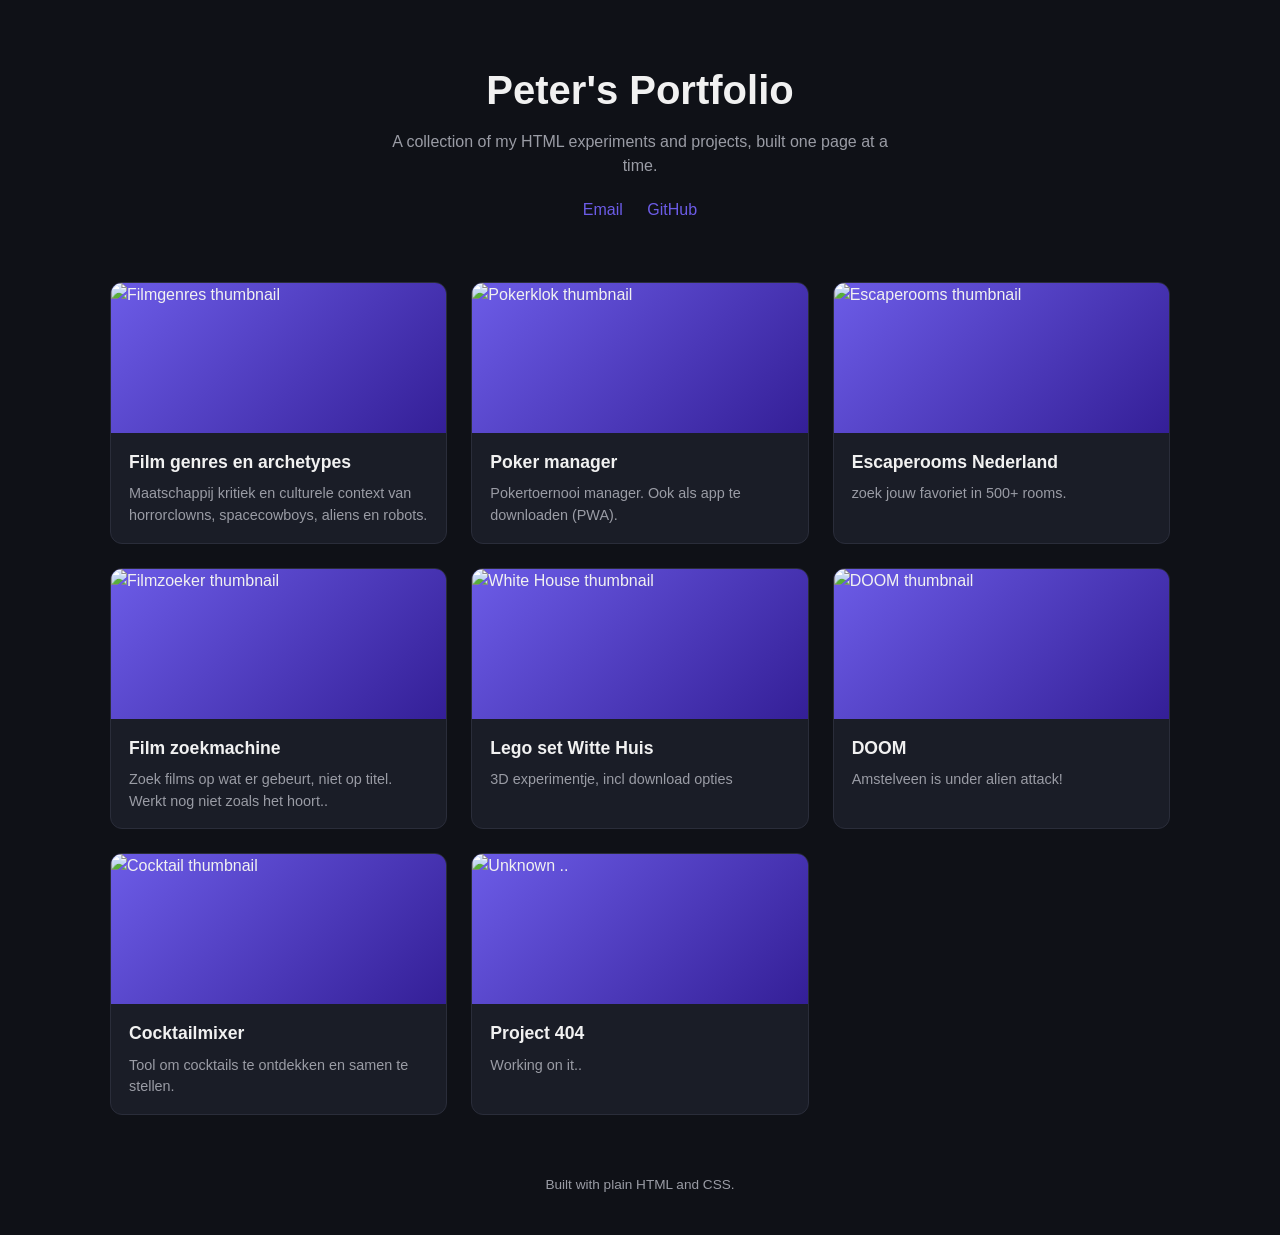
==== index.html @ 91e54e5e "Update index.html" ====
<!DOCTYPE html>
<html lang="en">
<head>
<meta charset="UTF-8">
<meta name="viewport" content="width=device-width, initial-scale=1.0">
<title>Peter's Portfolio</title>
<style>
  :root {
    --bg: #0f1117;
    --card-bg: #1a1d27;
    --accent: #6c5ce7;
    --text: #f1f1f1;
    --muted: #9a9ca5;
  }
  * { box-sizing: border-box; margin: 0; padding: 0; }
  body {
    background: var(--bg);
    color: var(--text);
    font-family: 'Segoe UI', Arial, sans-serif;
    line-height: 1.5;
  }
  header {
    text-align: center;
    padding: 60px 20px 40px;
  }
  header h1 {
    font-size: 2.5rem;
    margin-bottom: 10px;
  }
  header p {
    color: var(--muted);
    max-width: 500px;
    margin: 0 auto;
  }
  .contact {
    margin-top: 20px;
  }
  .contact a {
    color: var(--accent);
    text-decoration: none;
    margin: 0 10px;
  }
  .contact a:hover {
    text-decoration: underline;
  }
  main {
    max-width: 1100px;
    margin: 0 auto;
    padding: 20px;
  }
  .grid {
    display: grid;
    grid-template-columns: repeat(auto-fill, minmax(260px, 1fr));
    gap: 24px;
  }
  .card {
    background: var(--card-bg);
    border-radius: 12px;
    overflow: hidden;
    text-decoration: none;
    color: var(--text);
    display: block;
    transition: transform 0.2s ease, box-shadow 0.2s ease;
    border: 1px solid #2a2d3a;
  }
  .card:hover {
    transform: translateY(-6px);
    box-shadow: 0 10px 25px rgba(0,0,0,0.4);
  }
  .card-thumb {
    height: 150px;
    width: 100%;
    object-fit: cover;
    display: block;
    background: linear-gradient(135deg, var(--accent), #341f97);
  }
  .card-body {
    padding: 16px 18px;
  }
  .card-body h3 {
    margin-bottom: 8px;
    font-size: 1.1rem;
  }
  .card-body p {
    color: var(--muted);
    font-size: 0.9rem;
  }
  footer {
    text-align: center;
    padding: 40px 20px;
    color: var(--muted);
    font-size: 0.85rem;
  }
</style>
</head>
<body>

<header>
  <h1>Peter's Portfolio</h1>
  <p>A collection of my HTML experiments and projects, built one page at a time.</p>
  <div class="contact">
    <a href="mailto:you@example.com">Email</a>
    <a href="https://github.com/yourusername" target="_blank">GitHub</a>
  </div>
</header>

<main>
  <div class="grid">

    <a class="card" href="https://pvtwuyver.github.io/filmgenres/">
      <img class="card-thumb" src="https://s.wordpress.com/mshots/v1/https%3A%2F%2Fpvtwuyver.github.io%2Ffilmgenres%2F" alt="Filmgenres thumbnail">
      <div class="card-body">
        <h3>Film genres en archetypes</h3>
        <p>Maatschappij kritiek en culturele context van horrorclowns, spacecowboys, aliens en robots.</p>
      </div>
    </a>

    <a class="card" href="https://pvtwuyver.github.io/pokerklok2026/">
      <img class="card-thumb" src="https://s.wordpress.com/mshots/v1/https%3A%2F%2Fpvtwuyver.github.io%2Fpokerklok2026%2F" alt="Pokerklok thumbnail">
      <div class="card-body">
        <h3>Poker manager</h3>
        <p>Pokertoernooi manager. Ook als app te downloaden (PWA).</p>
      </div>
    </a>

    <a class="card" href=https://pvtwuyver.github.io/escape/">
      <img class="card-thumb" src="https://s.wordpress.com/mshots/v1/https%3A%2F%2Fpvtwuyver.github.io%2Fescape%2F" alt="Escaperooms thumbnail">
      <div class="card-body">
        <h3>Escaperooms Nederland</h3>
        <p>zoek jouw favoriet in 500+ rooms.</p>
      </div>
    </a>
    
    <a class="card" href="https://pvtwuyver.github.io/filmladder/">
      <img class="card-thumb" src="https://s.wordpress.com/mshots/v1/https%3A%2F%2Fpvtwuyver.github.io%2Ffilmladder%2F" alt="Filmzoeker thumbnail">
      <div class="card-body">
        <h3>Film zoekmachine</h3>
        <p>Zoek films op wat er gebeurt, niet op titel. Werkt nog niet zoals het hoort..</p>
      </div>
    </a>

    <a class="card" href="https://pvtwuyver.github.io/trump/">
      <img class="card-thumb" src="https://s.wordpress.com/mshots/v1/https%3A%2F%2Fpvtwuyver.github.io%2Ftrump%2F" alt="White House thumbnail">
      <div class="card-body">
        <h3>Lego set Witte Huis</h3>
        <p>3D experimentje, incl download opties</p>
      </div>
    </a>

    <a class="card" href="https://pvtwuyver.github.io/doom/">
      <img class="card-thumb" src="https://s.wordpress.com/mshots/v1/https%3A%2F%2Fpvtwuyver.github.io%2Fdoom%2F" alt="DOOM thumbnail">
      <div class="card-body">
        <h3>DOOM</h3>
        <p>Amstelveen is under alien attack!</p>
      </div>
    </a>
    
    <a class="card" href="https://pvtwuyver.github.io/cocktailmixer/">
      <img class="card-thumb" src="https://s.wordpress.com/mshots/v1/https%3A%2F%2Fpvtwuyver.github.io%2Fcocktailmixer%2F" alt="Cocktail thumbnail">
      <div class="card-body">
        <h3>Cocktailmixer</h3>
        <p>Tool om cocktails te ontdekken en samen te stellen.</p>
      </div>
    </a>
    
    <a class="card" href="project4.html">
      <img class="card-thumb" src="thumbnails/project3.png" alt="Unknown ..">
      <div class="card-body">
        <h3>Project 404</h3>
        <p>Working on it..</p>
      </div>
    </a>
  <!--  
    <a class="card" href="project5.html">
      <img class="card-thumb" src="thumbnails/project3.png" alt="Project Three thumbnail">
      <div class="card-body">
        <h3>Project </h3>
        <p>Short description of what this project does.</p>
      </div>
    </a>
   --> 
  </div>
</main>

<footer>
  <p>Built with plain HTML and CSS.</p>
</footer>

</body>
</html>
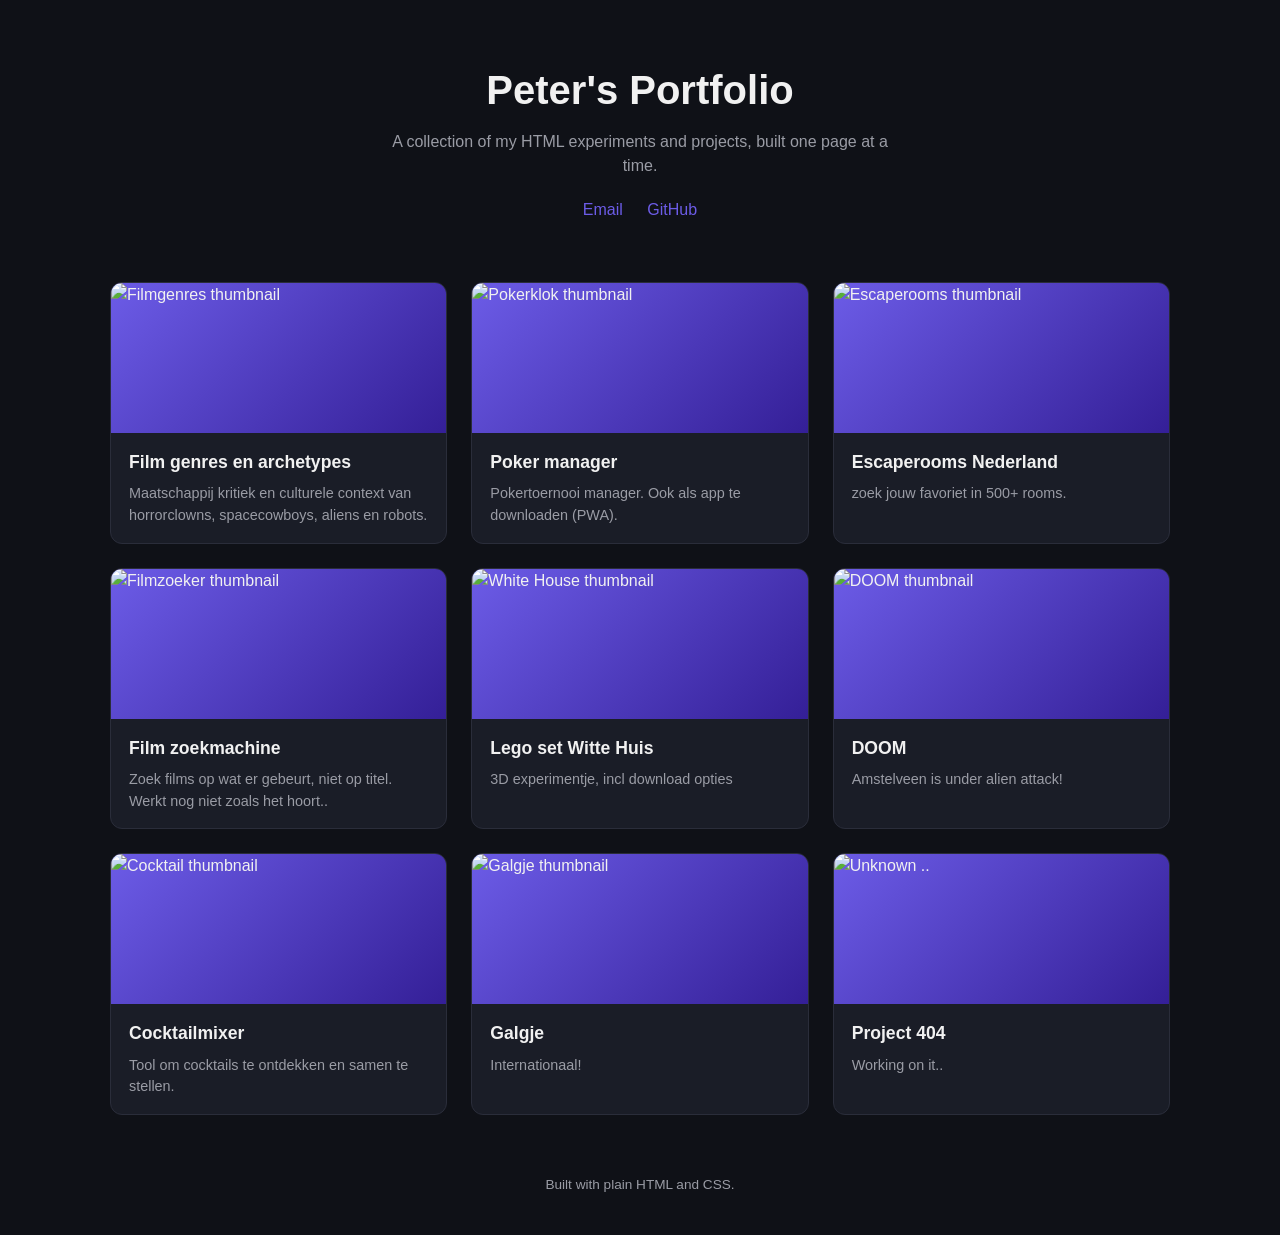
==== commit 1adf552f: "Update index.html" ====
--- a/index.html
+++ b/index.html
@@ -162,6 +162,14 @@
         <p>Tool om cocktails te ontdekken en samen te stellen.</p>
       </div>
     </a>
+
+        <a class="card" href="https://pvtwuyver.github.io/galgje/">
+      <img class="card-thumb" src="https://s.wordpress.com/mshots/v1/https%3A%2F%2Fpvtwuyver.github.io%2Fgalgje%2F" alt="Galgje thumbnail">
+      <div class="card-body">
+        <h3>Galgje</h3>
+        <p>Internationaal!</p>
+      </div>
+    </a>
     
     <a class="card" href="project4.html">
       <img class="card-thumb" src="thumbnails/project3.png" alt="Unknown ..">
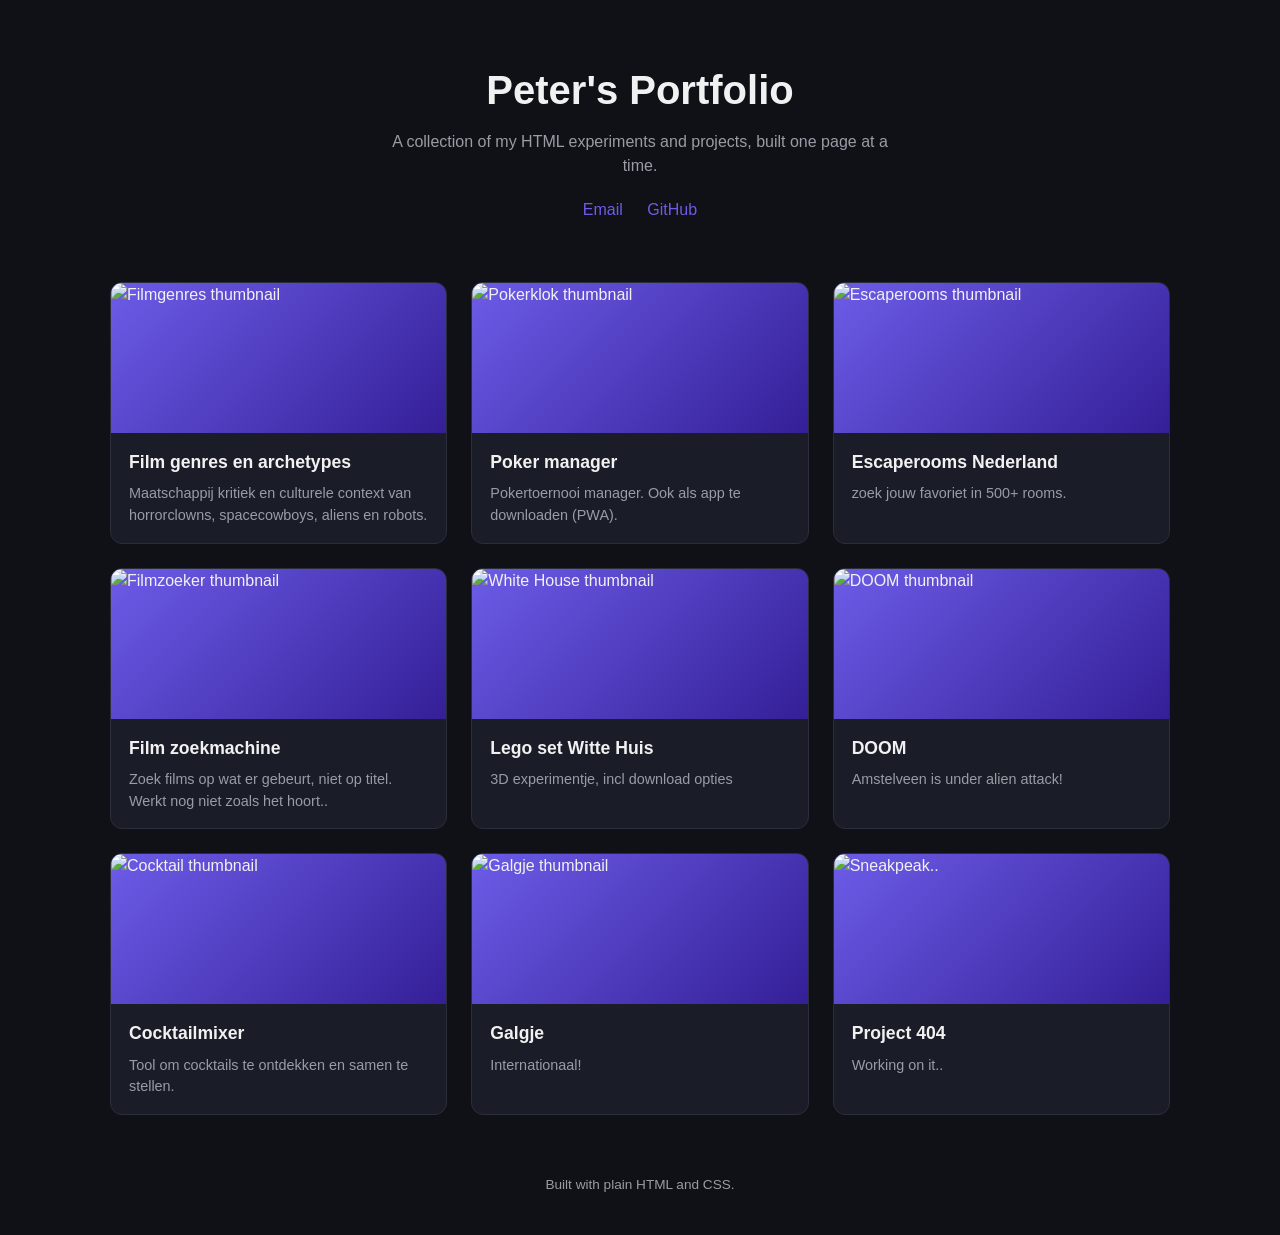
==== commit b692b095: "Update index.html" ====
--- a/index.html
+++ b/index.html
@@ -171,8 +171,8 @@
       </div>
     </a>
     
-    <a class="card" href="project4.html">
-      <img class="card-thumb" src="thumbnails/project3.png" alt="Unknown ..">
+    <a class="card" href="https://www.youtube.com/watch?v=dQw4w9WgXcQ">
+      <img class="card-thumb" src="thumbnails/project3.png" alt="Sneakpeak..">
       <div class="card-body">
         <h3>Project 404</h3>
         <p>Working on it..</p>
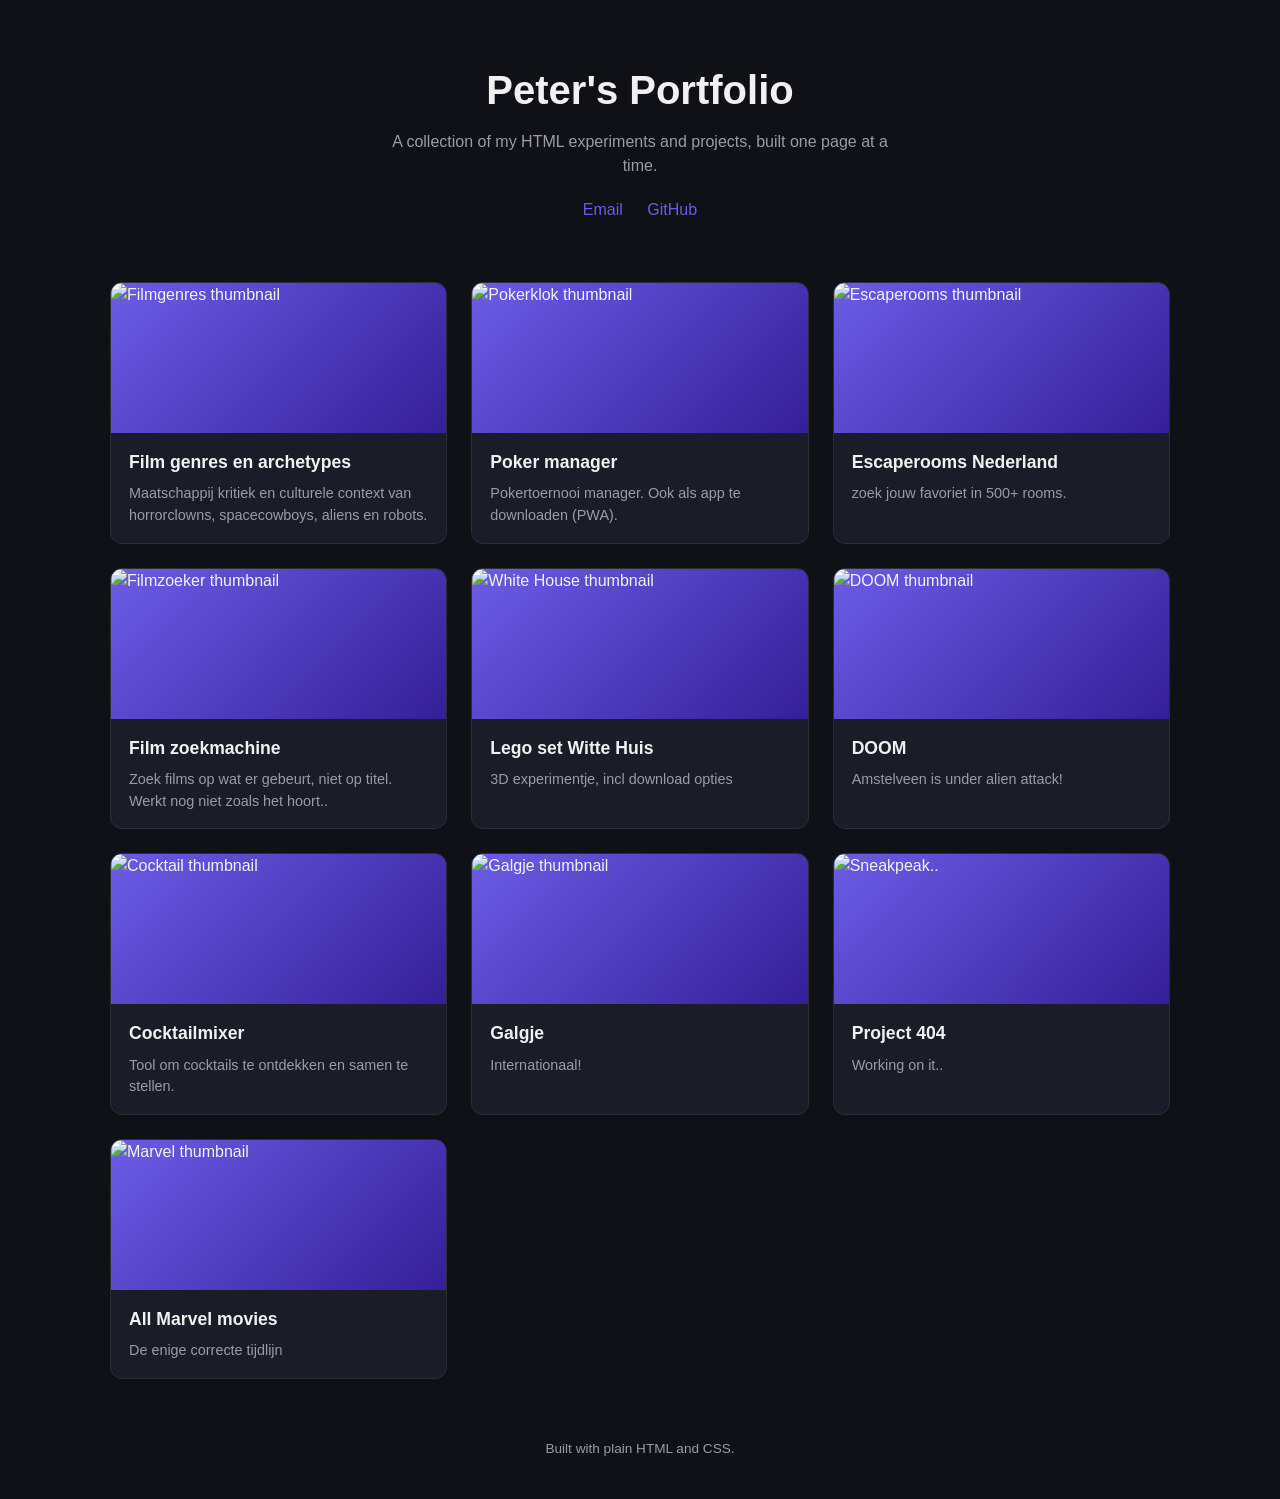
==== commit 69db5a28: "Update index.html" ====
--- a/index.html
+++ b/index.html
@@ -178,6 +178,15 @@
         <p>Working on it..</p>
       </div>
     </a>
+    
+    <a class="card" href="https://pvtwuyver.github.io/marvel">
+      <img class="card-thumb" src="thumbnails/project3.png" alt="Marvel thumbnail">
+      <div class="card-body">
+        <h3>All Marvel movies</h3>
+        <p>De enige correcte tijdlijn</p>
+      </div>
+    </a>
+    
   <!--  
     <a class="card" href="project5.html">
       <img class="card-thumb" src="thumbnails/project3.png" alt="Project Three thumbnail">
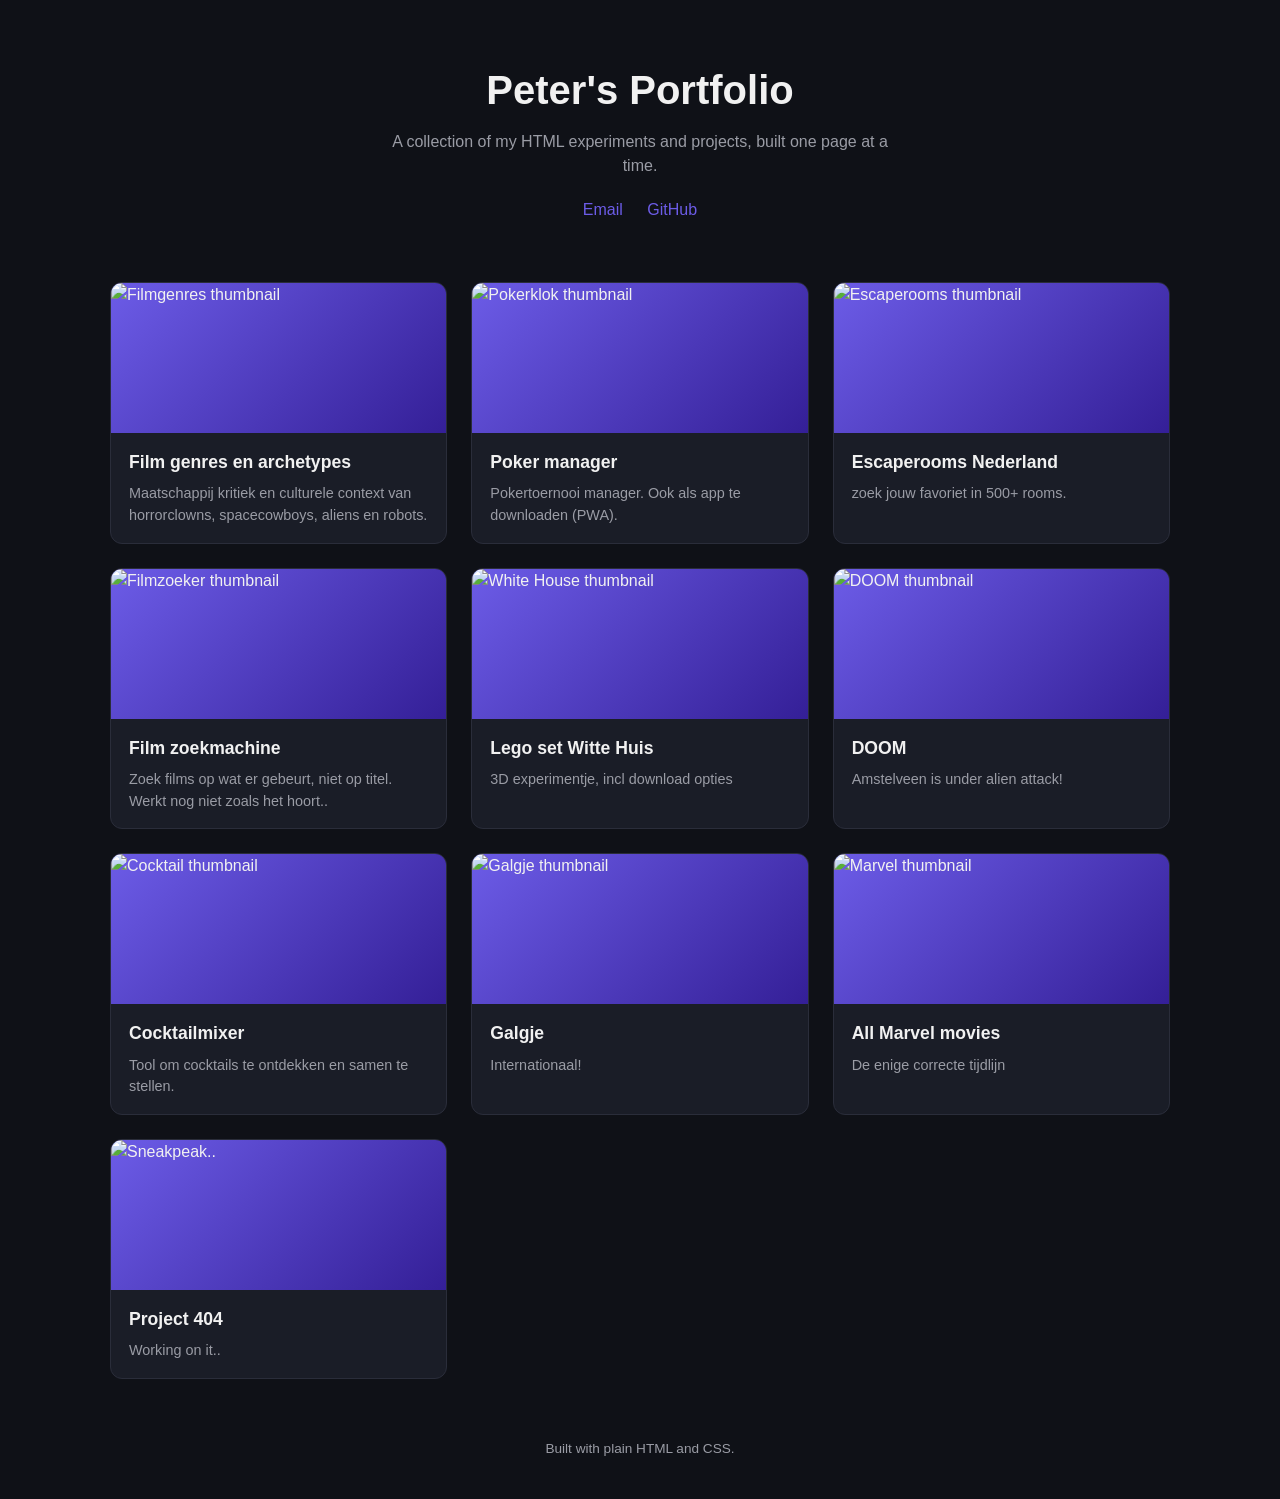
==== commit 111f217b: "Update index.html" ====
--- a/index.html
+++ b/index.html
@@ -171,22 +171,21 @@
       </div>
     </a>
     
+    <a class="card" href="https://pvtwuyver.github.io/marvel">
+      <img class="card-thumb" src="https://s.wordpress.com/mshots/v1/https%3A%2F%2Fpvtwuyver.github.io%2Fmarvel%2F" alt="Marvel thumbnail">
+      <div class="card-body">
+        <h3>All Marvel movies</h3>
+        <p>De enige correcte tijdlijn</p>
+      </div>
+    </a>
+       
     <a class="card" href="https://www.youtube.com/watch?v=dQw4w9WgXcQ">
-      <img class="card-thumb" src="thumbnails/project3.png" alt="Sneakpeak..">
+      <img class="card-thumb" src="https://s.wordpress.com/mshots/v1/https%3A%2F%2Fwww.degiro.nl%2Fkoersen%2Faex" alt="Sneakpeak..">
       <div class="card-body">
         <h3>Project 404</h3>
         <p>Working on it..</p>
       </div>
-    </a>
-    
-    <a class="card" href="https://pvtwuyver.github.io/marvel">
-      <img class="card-thumb" src="thumbnails/project3.png" alt="Marvel thumbnail">
-      <div class="card-body">
-        <h3>All Marvel movies</h3>
-        <p>De enige correcte tijdlijn</p>
-      </div>
-    </a>
-    
+    </a> 
   <!--  
     <a class="card" href="project5.html">
       <img class="card-thumb" src="thumbnails/project3.png" alt="Project Three thumbnail">
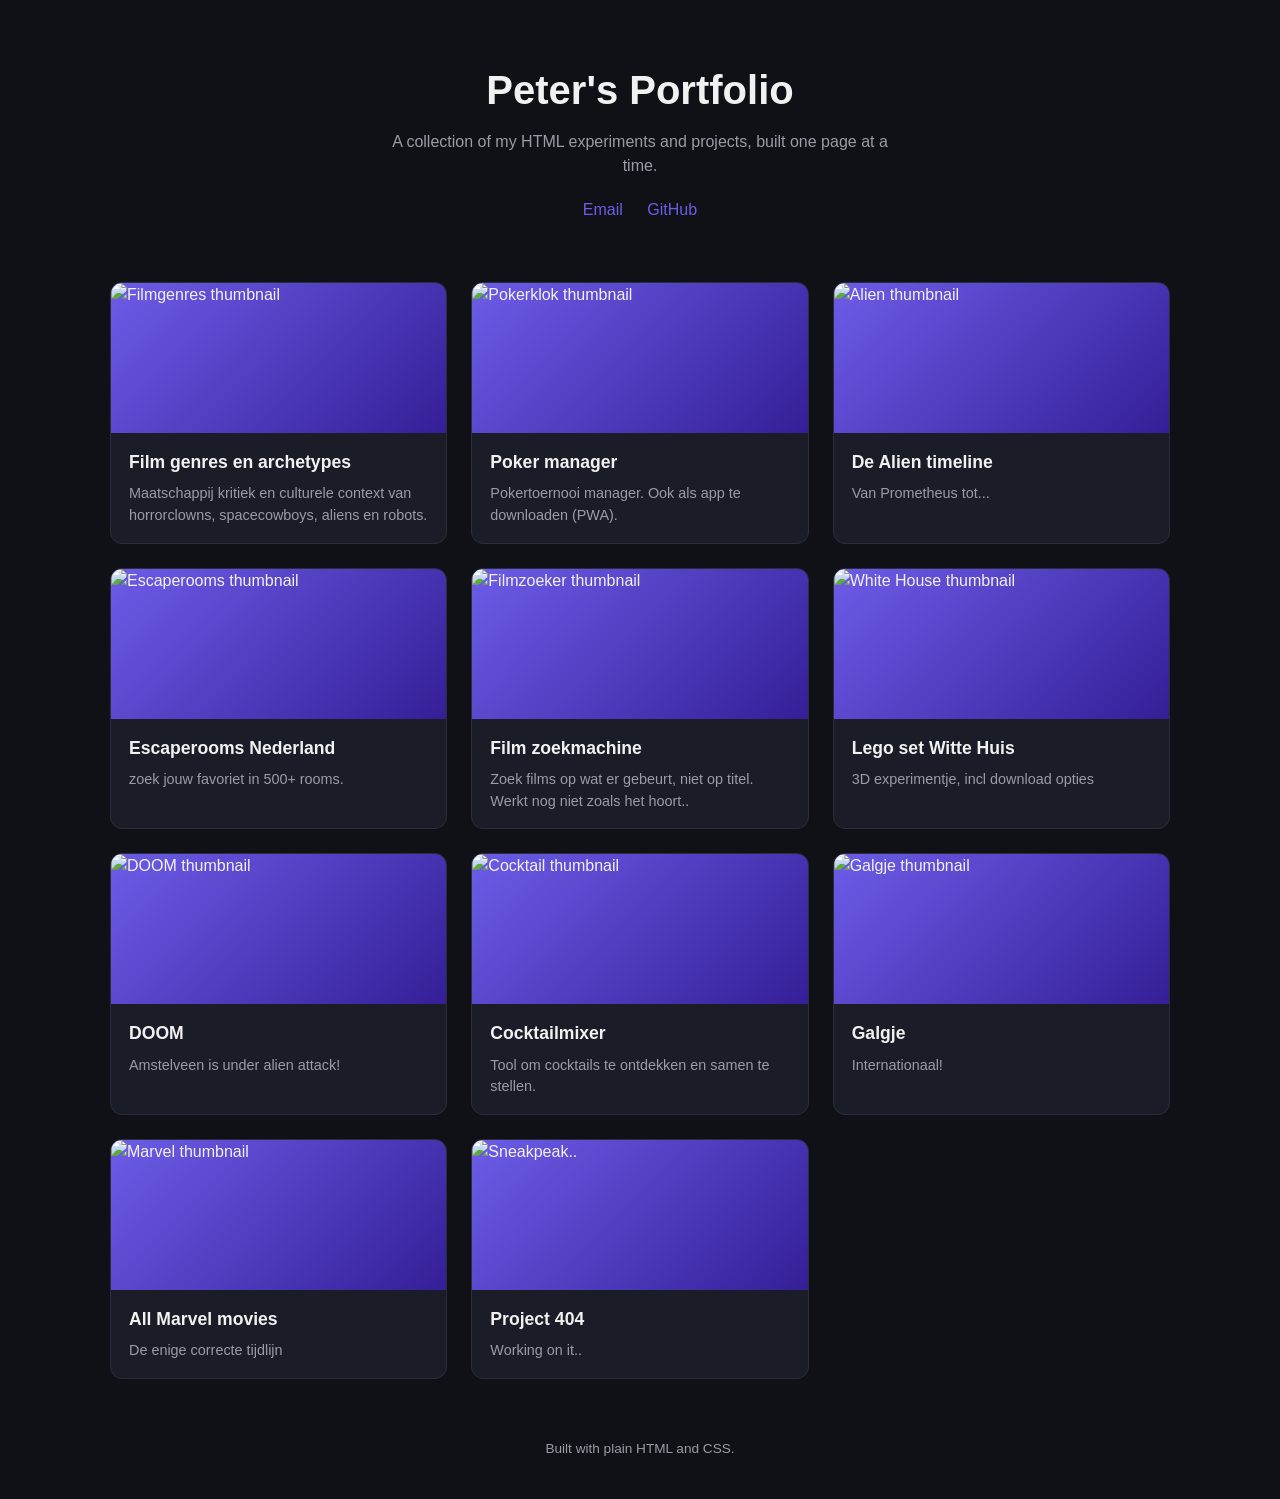
==== commit f6d536c3: "Update index.html" ====
--- a/index.html
+++ b/index.html
@@ -4,6 +4,10 @@
 <meta charset="UTF-8">
 <meta name="viewport" content="width=device-width, initial-scale=1.0">
 <title>Peter's Portfolio</title>
+<link rel="manifest" href="manifest.json">
+<meta name="theme-color" content="#0f1117">
+<link rel="icon" href="icons/icon-192.png">
+<link rel="apple-touch-icon" href="icons/icon-192.png">
 <style>
   :root {
     --bg: #0f1117;
@@ -123,7 +127,15 @@
       </div>
     </a>
 
-    <a class="card" href=https://pvtwuyver.github.io/escape/">
+    <a class="card" href="https://pvtwuyver.github.io/alien/">
+      <img class="card-thumb" src="https://s.wordpress.com/mshots/v1/https%3A%2F%2Fpvtwuyver.github.io%2Falien%2F" alt="Alien thumbnail">
+      <div class="card-body">
+        <h3>De Alien timeline</h3>
+        <p>Van Prometheus tot...</p>
+      </div>
+    </a>
+   
+    <a class="card" href="https://pvtwuyver.github.io/escape/">
       <img class="card-thumb" src="https://s.wordpress.com/mshots/v1/https%3A%2F%2Fpvtwuyver.github.io%2Fescape%2F" alt="Escaperooms thumbnail">
       <div class="card-body">
         <h3>Escaperooms Nederland</h3>
@@ -202,5 +214,13 @@
   <p>Built with plain HTML and CSS.</p>
 </footer>
 
+<script>
+if ('serviceWorker' in navigator) {
+  window.addEventListener('load', () => {
+    navigator.serviceWorker.register('sw.js');
+  });
+}
+</script>
+
 </body>
 </html>
